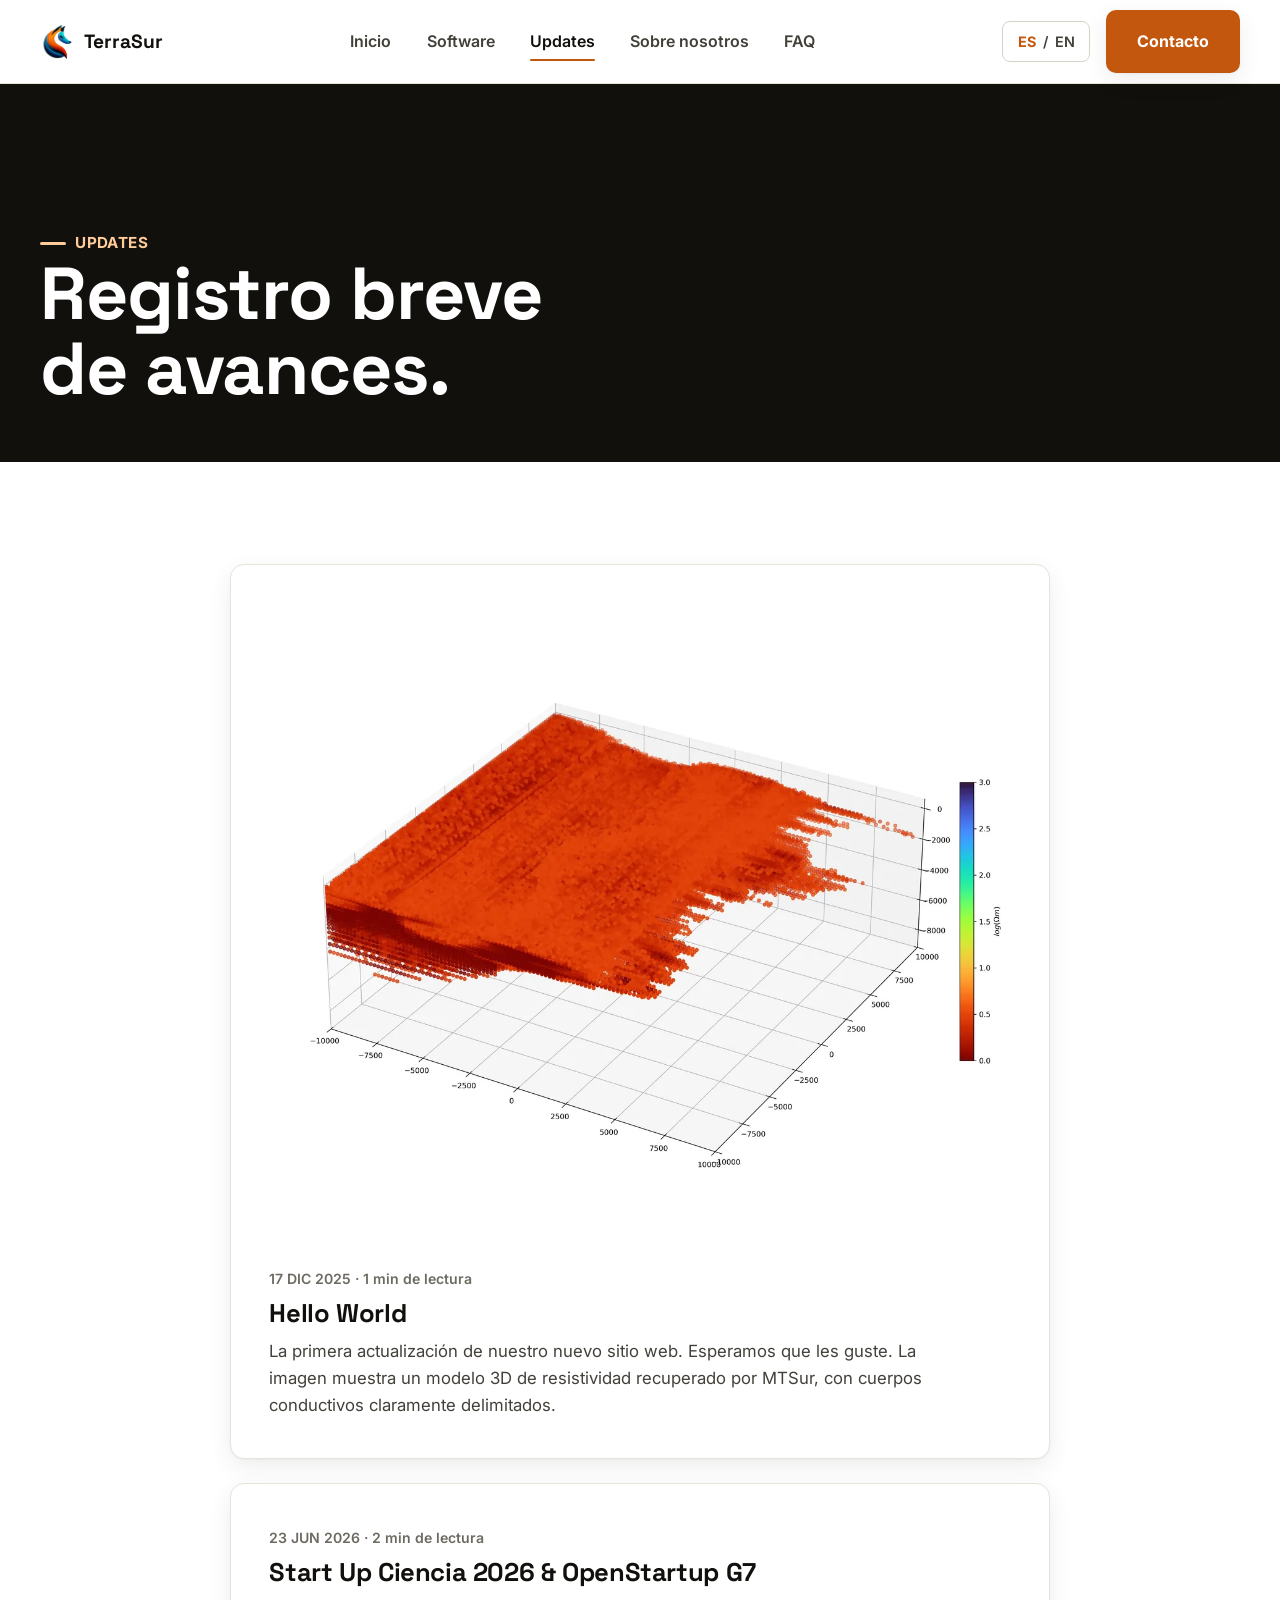
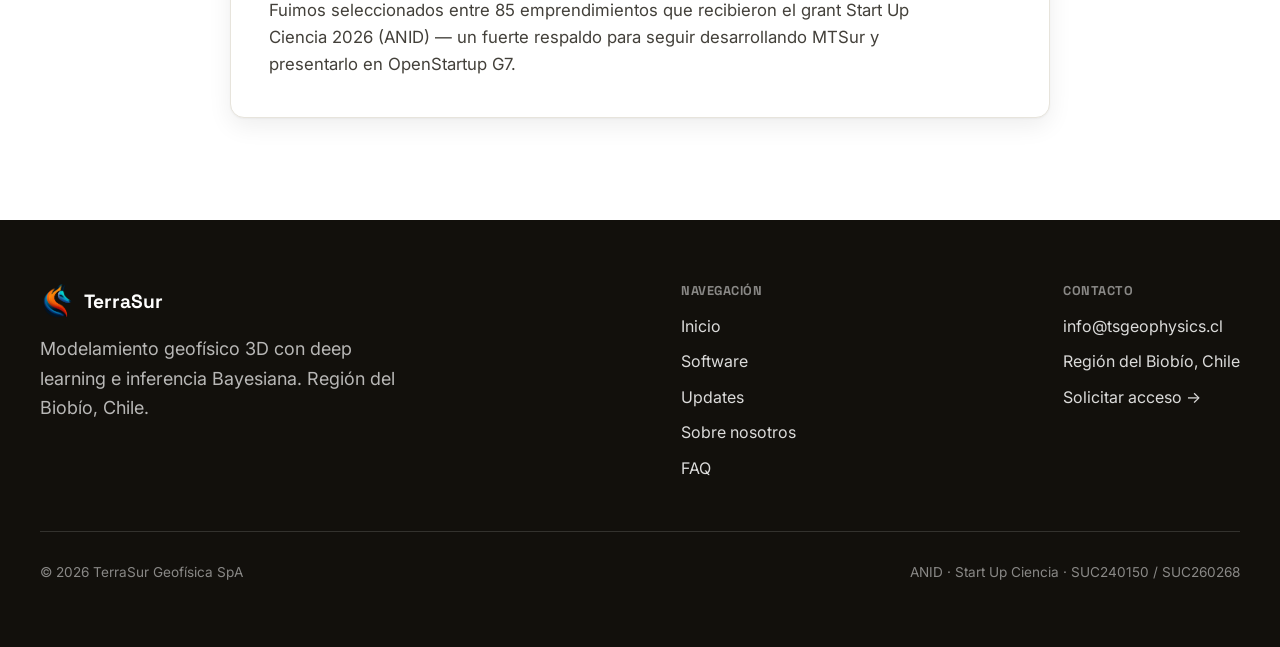
==== actualizaciones.html @ 8d99b19b "Rebuild as a professional multi-page site with real photography Client feedback: single-page format " ====
<!doctype html>
<html lang="es" data-lang="es">
<head>
<script>document.documentElement.classList.add("js");</script>
<meta charset="utf-8">
<meta name="viewport" content="width=device-width, initial-scale=1">
<title>Actualizaciones · TerraSur Geofísica</title>
<meta name="description" content="Novedades de TerraSur Geofísica: reconocimientos, hitos del desarrollo de MTSur y avances del equipo.">
<meta name="theme-color" content="#ffffff">
<meta name="color-scheme" content="light">
<link rel="icon" type="image/svg+xml" href="assets/img/favicon.svg">

<link rel="preconnect" href="https://fonts.googleapis.com">
<link rel="preconnect" href="https://fonts.gstatic.com" crossorigin>
<link rel="stylesheet" href="https://fonts.googleapis.com/css2?family=Space+Grotesk:wght@500;600;700&family=IBM+Plex+Mono:wght@400;500;700&family=Inter:wght@300;400;500;600&display=swap">

<link rel="stylesheet" href="styles.css?v=20260721b">
</head>
<body>

<a class="skip-link" href="#main" data-i18n="es">Saltar al contenido</a>
<a class="skip-link" href="#main" data-i18n="en">Skip to content</a>

<header class="nav">
  <input type="checkbox" id="nav-toggle" class="nav-toggle-input">
  <div class="container nav-inner">
    <a href="index.html" class="brand">
      <img src="assets/img/logo.webp" alt="TerraSur Geofísica" width="34" height="34">
      <span class="brand-word">TerraSur</span>
    </a>

    <nav class="nav-links" aria-label="Navegación principal">
      <a href="index.html" data-i18n="es">Inicio</a>
      <a href="index.html" data-i18n="en">Home</a>
      <a href="software.html">Software</a>
      <a href="actualizaciones.html" class="is-active">Updates</a>
      <a href="sobre-nosotros.html" data-i18n="es">Sobre nosotros</a>
      <a href="sobre-nosotros.html" data-i18n="en">About us</a>
      <a href="faq.html">FAQ</a>
    </nav>

    <div class="nav-right">
      <button class="lang-toggle" data-lang-toggle type="button" aria-label="Cambiar idioma / Switch language">
        <span data-lang-es>ES</span>/<span data-lang-en>EN</span>
      </button>
      <a class="btn btn-primary nav-cta" href="contacto.html">
        <span data-i18n="es">Contacto</span>
        <span data-i18n="en">Contact</span>
      </a>
      <label class="nav-burger" for="nav-toggle" aria-label="Abrir menú">
        <span></span><span></span><span></span>
      </label>
    </div>
  </div>

  <div class="mobile-menu" data-mobile-menu>
    <a href="index.html" data-i18n="es">Inicio</a>
    <a href="index.html" data-i18n="en">Home</a>
    <a href="software.html">Software</a>
    <a href="actualizaciones.html">Updates</a>
    <a href="sobre-nosotros.html" data-i18n="es">Sobre nosotros</a>
    <a href="sobre-nosotros.html" data-i18n="en">About us</a>
    <a href="faq.html">FAQ</a>
    <a class="btn btn-primary" href="contacto.html">
      <span data-i18n="es">Contacto</span>
      <span data-i18n="en">Contact</span>
    </a>
  </div>
</header>

<main id="main">

  <section class="page-hero-compact">
    <div class="container">
      <p class="eyebrow">Updates</p>
      <h1 class="h-display reveal" style="max-width:18ch;">
        <span data-i18n="es">Registro breve de avances.</span>
        <span data-i18n="en">A short log of progress.</span>
      </h1>
    </div>
  </section>

  <section class="section-pad">
    <div class="container">
      <div style="display:flex; flex-direction:column; gap:1.5rem; max-width:820px; margin-inline:auto;">

        <article class="card reveal" style="display:grid; grid-template-columns:1fr; gap:1.5rem;">
          <img src="assets/img/plot3d_conductive.webp" alt="Modelo 3D de resistividad conductiva presentado en el post Hello World" style="border-radius:10px;" loading="lazy" decoding="async">
          <div>
            <span class="post-meta">17 DIC 2025 · <span data-i18n="es">1 min de lectura</span><span data-i18n="en">1 min read</span></span>
            <h2 style="font-size:1.6rem; margin-top:.5rem; margin-bottom:.7rem;">Hello World</h2>
            <p class="body-lg" style="font-size:1.05rem;">
              <span data-i18n="es">La primera actualización de nuestro nuevo sitio web. Esperamos que les guste. La imagen muestra un modelo 3D de resistividad recuperado por MTSur, con cuerpos conductivos claramente delimitados.</span>
              <span data-i18n="en">The first update on our new website. We hope you like it. The image shows a 3D resistivity model recovered by MTSur, with clearly delineated conductive bodies.</span>
            </p>
          </div>
        </article>

        <article class="card reveal">
          <span class="post-meta">23 JUN 2026 · <span data-i18n="es">2 min de lectura</span><span data-i18n="en">2 min read</span></span>
          <h2 style="font-size:1.6rem; margin-top:.5rem; margin-bottom:.7rem;">Start Up Ciencia 2026 &amp; OpenStartup G7</h2>
          <p class="body-lg" style="font-size:1.05rem;">
            <span data-i18n="es">Fuimos seleccionados entre 85 emprendimientos que recibieron el grant Start Up Ciencia 2026 (ANID) — un fuerte respaldo para seguir desarrollando MTSur y presentarlo en OpenStartup G7.</span>
            <span data-i18n="en">We were selected among 85 startups awarded the Start Up Ciencia 2026 grant (ANID) — strong backing to keep developing MTSur and present it at OpenStartup G7.</span>
          </p>
        </article>

      </div>
    </div>
  </section>

</main>

<footer class="footer">
  <div class="container">
    <div class="footer-grid">
      <div class="footer-brand">
        <a href="index.html" class="brand">
          <img src="assets/img/logo.webp" alt="TerraSur Geofísica" width="34" height="34">
          <span class="brand-word">TerraSur</span>
        </a>
        <p>
          <span data-i18n="es">Modelamiento geofísico 3D con deep learning e inferencia Bayesiana. Región del Biobío, Chile.</span>
          <span data-i18n="en">3D geophysical modeling with deep learning and Bayesian inference. Biobío Region, Chile.</span>
        </p>
      </div>
      <div class="footer-col">
        <h4><span data-i18n="es">Navegación</span><span data-i18n="en">Navigation</span></h4>
        <a href="index.html"><span data-i18n="es">Inicio</span><span data-i18n="en">Home</span></a>
        <a href="software.html">Software</a>
        <a href="actualizaciones.html">Updates</a>
        <a href="sobre-nosotros.html"><span data-i18n="es">Sobre nosotros</span><span data-i18n="en">About us</span></a>
        <a href="faq.html">FAQ</a>
      </div>
      <div class="footer-col">
        <h4><span data-i18n="es">Contacto</span><span data-i18n="en">Contact</span></h4>
        <a href="mailto:info@tsgeophysics.cl">info@tsgeophysics.cl</a>
        <p><span data-i18n="es">Región del Biobío, Chile</span><span data-i18n="en">Biobío Region, Chile</span></p>
        <a href="contacto.html"><span data-i18n="es">Solicitar acceso →</span><span data-i18n="en">Request access →</span></a>
      </div>
    </div>
    <div class="footer-bottom">
      <span>© <span data-year>2026</span> TerraSur Geofísica SpA</span>
      <span>ANID · Start Up Ciencia · SUC240150 / SUC260268</span>
    </div>
  </div>
</footer>

<script defer src="lib/manifest.js"></script>
<script defer src="main.js?v=20260721b"></script>

</body>
</html>
---- styles.css ----
/* =============================================================
   TerraSur Geofísica — styles.css
   Professional multi-page corporate style: photographic heroes,
   soft-shadow cards, solid numbered badges, big bold type.
   ============================================================= */

/* =============================================================
   1. Tokens
   ============================================================= */
:root {
  color-scheme: light;
  --bg:        #ffffff;
  --bg-soft:   #f4f5f3;   /* soft section band, like a light grey/warm paper */
  --card-bg:   #ffffff;
  --ink:       #12100c;
  --ink-2:     #43403a;
  --ink-3:     #6d6a62;
  --line:      #e7e4dc;
  --line-strong: #d6d2c6;
  --amber:     #c2570d;
  --amber-2:   #9c4708;
  --amber-soft: #fdf1e6;
  --teal:      #0d7d72;
  --teal-soft: #e6f4f2;
  --shadow: 0 1px 2px rgba(18,16,12,.04), 0 8px 24px rgba(18,16,12,.07);
  --shadow-lg: 0 4px 8px rgba(18,16,12,.05), 0 20px 48px rgba(18,16,12,.12);
  --radius: 14px;

  --display: "Space Grotesk", "Segoe UI", system-ui, sans-serif;
  --mono: "IBM Plex Mono", "Segoe UI", monospace;
  --sans: "Inter", -apple-system, BlinkMacSystemFont, "Segoe UI", system-ui, sans-serif;

  --ease-out:  cubic-bezier(0.16, 1, 0.3, 1);
  --ease-in:   cubic-bezier(0.7, 0, 0.84, 0);

  --nav-h: 84px;
  --container-max: 1320px;
}

/* =============================================================
   2. Reset & base
   ============================================================= */
*, *::before, *::after { box-sizing: border-box; margin: 0; }
html {
  -webkit-text-size-adjust: 100%;
  tab-size: 2;
  overflow-x: clip;
  scroll-behavior: smooth;
}
@media (prefers-reduced-motion: reduce) { html { scroll-behavior: auto; } }
body {
  background: var(--bg);
  color: var(--ink-2);
  font-family: var(--sans);
  font-size: 18px;
  font-weight: 400;
  line-height: 1.62;
  -webkit-font-smoothing: antialiased;
  -moz-osx-font-smoothing: grayscale;
  text-rendering: optimizeLegibility;
  overflow-x: clip;
  overscroll-behavior-y: none;
}
img, svg, video, canvas { display: block; max-width: 100%; }
img { height: auto; }
button { font: inherit; color: inherit; cursor: pointer; border: 0; background: none; }
a { color: inherit; text-decoration: none; }
p { text-wrap: pretty; }
h1, h2, h3, h4 {
  font-family: var(--display);
  color: var(--ink);
  text-wrap: balance;
  line-height: 1.04;
  letter-spacing: -0.015em;
  font-weight: 700;
}
em { font-style: normal; color: var(--amber); }
ul, ol { list-style: none; padding: 0; }
::selection { background: var(--amber); color: #fff; }
:focus-visible { outline: 3px solid var(--amber); outline-offset: 3px; }

@view-transition { navigation: auto; }
::view-transition-old(root), ::view-transition-new(root) {
  animation-duration: .45s; animation-timing-function: cubic-bezier(0.16,1,0.3,1);
}
::view-transition-old(root) { animation-name: fadeOutUp; }
::view-transition-new(root) { animation-name: fadeInUp; }
@keyframes fadeOutUp { to { opacity: 0; transform: translateY(-10px); } }
@keyframes fadeInUp { from { opacity: 0; transform: translateY(10px); } }

/* =============================================================
   3. Utilities
   ============================================================= */
.skip-link {
  position: fixed; top: -100px; left: 1rem; z-index: 9999;
  padding: .8rem 1.2rem; border-radius: 8px;
  background: var(--amber); color: #fff;
  font-weight: 700; transition: top .25s var(--ease-out);
}
.skip-link:focus { top: 1rem; }

.container { max-width: var(--container-max); margin-inline: auto; padding-inline: clamp(1.25rem, 4vw, 2.5rem); }
.container-narrow { max-width: 880px; margin-inline: auto; padding-inline: clamp(1.25rem, 4vw, 2.5rem); }
.sr-only { position: absolute; width: 1px; height: 1px; padding: 0; margin: -1px; overflow: hidden; clip: rect(0,0,0,0); white-space: nowrap; border: 0; }

.eyebrow {
  font-size: .95rem; font-weight: 700; letter-spacing: .03em; text-transform: uppercase;
  color: var(--amber);
  display: inline-flex; align-items: center; gap: .6em;
}
.eyebrow::before { content: ""; width: 26px; height: 3px; background: var(--amber); display: inline-block; border-radius: 2px; }

/* Solid numbered badge — the section identifier, replacing tiny mono labels */
.step-num {
  display: inline-flex; align-items: center; justify-content: center;
  width: 52px; height: 52px; border-radius: 50%;
  background: var(--ink); color: #fff;
  font-family: var(--display); font-weight: 700; font-size: 1.25rem;
  flex-shrink: 0;
}
.step-num.is-amber { background: var(--amber); }
.step-num.is-teal { background: var(--teal); }

[data-i18n="en"] { display: none; }
html[data-lang="en"] [data-i18n="es"] { display: none; }
html[data-lang="en"] [data-i18n="en"] { display: revert; }

/* =============================================================
   4. Typography
   ============================================================= */
.h-display { font-size: clamp(2.6rem, 6vw, 4.6rem); line-height: 1.02; }
.h-section { font-size: clamp(2rem, 3.6vw, 2.9rem); max-width: 22ch; }
.body-lg { font-size: clamp(1.1rem, 1.6vw, 1.3rem); font-weight: 400; color: var(--ink-2); max-width: 60ch; }
.mono-tag { font-family: var(--mono); font-size: .85rem; font-weight: 500; color: var(--ink-3); letter-spacing: .03em; }

/* =============================================================
   5. Components
   ============================================================= */

/* --- Buttons --- */
.btn {
  display: inline-flex; align-items: center; gap: .6em;
  padding: 1.05rem 1.8rem; border-radius: 10px;
  font-weight: 700; font-size: 1rem;
  border: 2px solid transparent;
  transition: background .2s var(--ease-out), color .2s var(--ease-out), border-color .2s var(--ease-out), transform .2s var(--ease-out), box-shadow .2s var(--ease-out);
  white-space: nowrap;
}
.btn-primary { background: var(--amber); color: #fff; box-shadow: var(--shadow); }
.btn-primary:hover { background: var(--amber-2); transform: translateY(-2px); box-shadow: var(--shadow-lg); }
.btn-ghost { background: #fff; color: var(--ink); border-color: var(--line-strong); }
.btn-ghost:hover { border-color: var(--ink); transform: translateY(-2px); }
.btn-ghost.on-dark { background: rgba(255,255,255,.08); color: #fff; border-color: rgba(255,255,255,.5); }
.btn-ghost.on-dark:hover { background: rgba(255,255,255,.16); border-color: #fff; }

/* --- Nav --- */
.nav {
  position: sticky; top: 0; z-index: 100;
  height: var(--nav-h);
  display: flex; align-items: center;
  background: rgba(255,255,255,.92);
  border-bottom: 1px solid var(--line);
  backdrop-filter: blur(14px) saturate(140%);
  -webkit-backdrop-filter: blur(14px) saturate(140%);
}
@supports not (backdrop-filter: blur(1px)) { .nav { background: rgba(255,255,255,.98); } }
.nav-inner { display: flex; align-items: center; justify-content: space-between; width: 100%; gap: 1.5rem; }
.brand { display: flex; align-items: center; gap: .65rem; }
.brand img { height: 34px; width: auto; }
.brand-word { font-family: var(--display); font-weight: 700; font-size: 1.2rem; color: var(--ink); }
.nav-links { display: none; align-items: center; gap: 2.2rem; }
.nav-links a { font-weight: 600; font-size: 1rem; color: var(--ink-2); position: relative; padding-block: .3rem; }
.nav-links a.is-active { color: var(--ink); }
.nav-links a::after { content: ""; position: absolute; left: 0; right: 100%; bottom: -2px; height: 2px; background: var(--amber); transition: right .3s var(--ease-out); border-radius: 2px; }
.nav-links a:hover::after, .nav-links a:focus-visible::after, .nav-links a.is-active::after { right: 0; }
.nav-right { display: flex; align-items: center; gap: 1rem; }
.lang-toggle { font-weight: 600; font-size: .9rem; color: var(--ink-2); border: 1px solid var(--line-strong); border-radius: 8px; padding: .5rem .8rem; display: flex; gap: .35rem; }
.lang-toggle span { padding-inline: .1rem; }
.lang-toggle .is-active { color: var(--amber); font-weight: 700; }
.nav-cta { display: none; }
.nav-toggle-input { position: absolute; width: 1px; height: 1px; opacity: 0; pointer-events: none; }
.nav-burger { display: flex; flex-direction: column; gap: 5px; width: 26px; cursor: pointer; }
.nav-burger span { height: 2px; width: 100%; background: var(--ink); transition: transform .25s var(--ease-out), opacity .2s; }
.nav-toggle-input:checked ~ .container .nav-burger span:nth-child(1) { transform: translateY(7px) rotate(45deg); }
.nav-toggle-input:checked ~ .container .nav-burger span:nth-child(2) { opacity: 0; }
.nav-toggle-input:checked ~ .container .nav-burger span:nth-child(3) { transform: translateY(-7px) rotate(-45deg); }

.mobile-menu {
  position: fixed; inset: var(--nav-h) 0 0 0; z-index: 90;
  background: var(--bg); padding: 1.5rem clamp(1.25rem, 4vw, 2.5rem);
  transform: translateY(-8px); opacity: 0; pointer-events: none;
  transition: opacity .25s var(--ease-out), transform .25s var(--ease-out);
  border-top: 1px solid var(--line); overflow-y: auto;
}
.nav-toggle-input:checked ~ .mobile-menu { opacity: 1; transform: translateY(0); pointer-events: auto; }
.mobile-menu a { display: block; padding: 1.1rem 0; border-bottom: 1px solid var(--line); font-family: var(--display); font-weight: 700; font-size: 1.35rem; color: var(--ink); }
.mobile-menu .btn { margin-top: 1.5rem; width: 100%; justify-content: center; }

/* --- Cards --- */
.card {
  background: var(--card-bg); border: 1px solid var(--line); border-radius: var(--radius);
  box-shadow: var(--shadow); padding: clamp(1.6rem, 3vw, 2.4rem);
}
.card-icon {
  width: 52px; height: 52px; border-radius: 12px;
  display: flex; align-items: center; justify-content: center;
  background: var(--amber-soft); color: var(--amber); margin-bottom: 1.2rem;
}
.card-icon.is-teal { background: var(--teal-soft); color: var(--teal); }

.grid-2 { display: grid; grid-template-columns: 1fr; gap: 1.5rem; }
.grid-3 { display: grid; grid-template-columns: 1fr; gap: 1.5rem; }
.grid-4 { display: grid; grid-template-columns: repeat(2,1fr); gap: 1.25rem; }
@media (min-width: 640px) { .grid-4 { grid-template-columns: repeat(2,1fr); } }
@media (min-width: 720px) { .grid-2 { grid-template-columns: repeat(2,1fr); } .grid-3 { grid-template-columns: repeat(3,1fr); } }
@media (min-width: 960px) { .grid-4 { grid-template-columns: repeat(4,1fr); } }

.step-card { display: flex; gap: 1.2rem; }
.step-card-body h3 { font-size: 1.3rem; margin-bottom: .5rem; }
.step-card-body p { color: var(--ink-2); }

/* --- Spec sheet --- */
.spec-row { display: flex; justify-content: space-between; gap: 1rem; padding: 1.1rem 0; border-bottom: 1px solid var(--line); }
.spec-row dt { color: var(--ink-3); font-weight: 500; }
.spec-row dd { color: var(--ink); text-align: right; font-weight: 700; font-family: var(--mono); font-size: .98rem; }
.spec-row dd em { color: var(--teal); }

/* --- Team --- */
.team-card { display: flex; flex-direction: column; gap: 1rem; }
.team-photo {
  width: 76px; height: 76px; border-radius: 50%;
  display: flex; align-items: center; justify-content: center;
  font-family: var(--display); font-weight: 700; font-size: 1.3rem; color: #fff;
  background: linear-gradient(135deg, var(--amber), var(--amber-2));
}
.team-name { font-family: var(--display); font-size: 1.2rem; font-weight: 700; color: var(--ink); }
.team-role { font-weight: 700; font-size: .88rem; color: var(--amber); letter-spacing: .03em; text-transform: uppercase; }
.team-spec { font-size: .98rem; color: var(--ink-3); }

/* --- FAQ --- */
.faq-item { border-bottom: 1px solid var(--line); }
.faq-q { width: 100%; display: flex; justify-content: space-between; align-items: center; gap: 1rem; padding: 1.7rem 0; text-align: left; font-family: var(--display); font-weight: 700; font-size: clamp(1.15rem, 2.2vw, 1.4rem); color: var(--ink); }
.faq-q .plus { font-size: 1.6rem; color: var(--amber); transition: transform .3s var(--ease-out); flex-shrink: 0; font-weight: 400; }
.faq-item.is-open .faq-q .plus { transform: rotate(45deg); }
html.js .faq-a { max-height: 0; overflow: hidden; transition: max-height .35s var(--ease-out); }
.faq-a-inner { padding-bottom: 1.7rem; max-width: 68ch; color: var(--ink-2); font-size: 1.05rem; }
html.js .faq-item.is-open .faq-a { max-height: 500px; }

/* --- Form --- */
.field { display: flex; flex-direction: column; gap: .5rem; margin-bottom: 1.3rem; }
.field label { font-weight: 700; font-size: .9rem; color: var(--ink); }
.field input, .field select, .field textarea {
  background: #fff; border: 2px solid var(--line-strong); border-radius: 10px;
  color: var(--ink); padding: .9rem 1rem; font-family: var(--sans); font-size: 1rem;
  transition: border-color .2s var(--ease-out);
}
.field input:focus, .field select:focus, .field textarea:focus { border-color: var(--amber); outline: none; }
.field textarea { resize: vertical; min-height: 130px; }
.form-row { display: grid; gap: 0 1.4rem; grid-template-columns: 1fr; }
@media (min-width: 720px) { .form-row-2 { grid-template-columns: 1fr 1fr; } }
.form-note { font-size: .9rem; color: var(--ink-3); margin-top: .8rem; }
.form-success { display: none; font-weight: 700; color: var(--teal); padding: 1rem 1.2rem; border: 2px solid var(--teal); border-radius: 10px; margin-top: 1rem; background: var(--teal-soft); }
.form-success.is-visible { display: block; }

/* =============================================================
   6. Sections
   ============================================================= */
section { position: relative; background: var(--bg); }
.band { background: var(--bg-soft); }
.section-pad { padding-block: clamp(4rem, 8vw, 6.5rem); }
.section-head { margin-bottom: clamp(2.2rem, 5vw, 3.5rem); }
.section-head .eyebrow { margin-bottom: 1rem; }
.section-head h2 { margin-top: .3rem; }

/* --- Page hero (photographic, with dark scrim for legibility) --- */
.page-hero {
  position: relative;
  min-height: 78vh;
  display: flex; align-items: flex-end;
  padding-top: var(--nav-h);
  overflow: hidden;
  color: #fff;
}
.page-hero.is-tall { min-height: 100vh; min-height: 100svh; align-items: center; }
.page-hero-bg { position: absolute; inset: 0; z-index: 0; }
.page-hero-bg img { width: 100%; height: 100%; object-fit: cover; }
.page-hero-scrim {
  position: absolute; inset: 0; z-index: 1;
  background: linear-gradient(180deg, rgba(10,10,10,.35) 0%, rgba(10,10,10,.55) 55%, rgba(10,10,10,.85) 100%);
}
.page-hero-inner { position: relative; z-index: 2; padding-block: clamp(2.5rem, 6vw, 4.5rem); width: 100%; }
.page-hero .eyebrow { color: #ffcb9a; }
.page-hero .eyebrow::before { background: #ffcb9a; }
.page-hero h1 { color: #fff; }
.page-hero .body-lg { color: rgba(255,255,255,.88); }

/* Compact hero for inner pages (no full-bleed photo needed everywhere) */
.page-hero-compact {
  background: var(--ink); color: #fff;
  padding-top: calc(var(--nav-h) + 3.5rem); padding-bottom: 3.5rem;
}
.page-hero-compact .eyebrow { color: #ffcb9a; }
.page-hero-compact .eyebrow::before { background: #ffcb9a; }
.page-hero-compact h1 { color: #fff; }
.page-hero-compact .body-lg { color: rgba(255,255,255,.82); }

.stat-strip { display: grid; grid-template-columns: repeat(2,1fr); gap: 1px; background: var(--line); border: 1px solid var(--line); border-radius: var(--radius); overflow: hidden; margin-top: 2.5rem; }
@media (min-width: 720px) { .stat-strip { grid-template-columns: repeat(4,1fr); } }
.stat-tile { background: #fff; padding: 1.3rem 1.4rem; }
.stat-tile .val { font-family: var(--display); font-size: clamp(1.6rem, 3vw, 2.1rem); font-weight: 700; color: var(--amber); display: block; }
.stat-tile .lbl { font-size: .85rem; font-weight: 600; color: var(--ink-3); }

/* --- Trust strip (ANID, honest — no fabricated client logos) --- */
.trust-strip { border-block: 1px solid var(--line); padding-block: 2.2rem; }
.trust-strip-inner { display: flex; flex-wrap: wrap; align-items: center; gap: 1.5rem 2.5rem; }
.trust-label { font-size: .88rem; font-weight: 700; color: var(--ink-3); text-transform: uppercase; letter-spacing: .03em; }
.trust-badge { display: flex; align-items: center; gap: .7rem; font-family: var(--display); font-weight: 700; font-size: 1.1rem; color: var(--ink); }
.trust-badge .dot { width: 10px; height: 10px; border-radius: 50%; background: var(--amber); }

/* --- Roadmap --- */
.roadmap-box { border: 2px solid var(--teal); border-radius: var(--radius); padding: clamp(1.8rem, 4vw, 2.6rem); position: relative; background: var(--teal-soft); }
.roadmap-badge { display: inline-block; background: var(--teal); color: #fff; font-weight: 700; font-size: .78rem; letter-spacing: .04em; padding: .35rem .8rem; border-radius: 999px; margin-bottom: 1rem; }

/* --- Post card --- */
.post-card { display: flex; flex-direction: column; gap: .9rem; }
.post-meta { font-size: .88rem; font-weight: 600; color: var(--ink-3); }
.post-card h3 { font-size: 1.35rem; }

/* --- Contact --- */
.contact-direct a { font-weight: 700; color: var(--teal); border-bottom: 2px solid transparent; transition: border-color .2s var(--ease-out); }
.contact-direct a:hover { border-color: var(--teal); }

/* --- Footer --- */
.footer { background: var(--ink); color: rgba(255,255,255,.7); padding-block: clamp(3rem, 6vw, 4rem); }
.footer .brand-word { color: #fff; }
.footer-grid { display: flex; flex-wrap: wrap; justify-content: space-between; gap: 2.5rem; padding-bottom: 2.5rem; border-bottom: 1px solid rgba(255,255,255,.14); }
.footer-brand { max-width: 34ch; }
.footer-brand .brand { margin-bottom: 1rem; }
.footer-col h4 { font-size: .8rem; font-weight: 700; color: rgba(255,255,255,.5); letter-spacing: .04em; text-transform: uppercase; margin-bottom: 1rem; }
.footer-col a, .footer-col p { display: block; font-size: 1rem; color: rgba(255,255,255,.85); margin-bottom: .6rem; }
.footer-col a:hover { color: #ffcb9a; }
.footer-bottom { margin-top: 1.8rem; display: flex; justify-content: space-between; flex-wrap: wrap; gap: 1rem; font-size: .85rem; color: rgba(255,255,255,.5); }

/* =============================================================
   7. Effects
   ============================================================= */
html.js .reveal { opacity: 0; transform: translateY(24px); transition: opacity .6s var(--ease-out), transform .6s var(--ease-out); }
html.js .reveal.is-visible { opacity: 1; transform: none; }
html.js .reveal[data-split] { opacity: 1; transform: none; }

/* =============================================================
   8. Responsive
   ============================================================= */
@media (min-width: 720px) { .nav-cta { display: inline-flex; } }
@media (min-width: 960px) { .nav-links { display: flex; } .nav-burger, .mobile-menu { display: none; } }
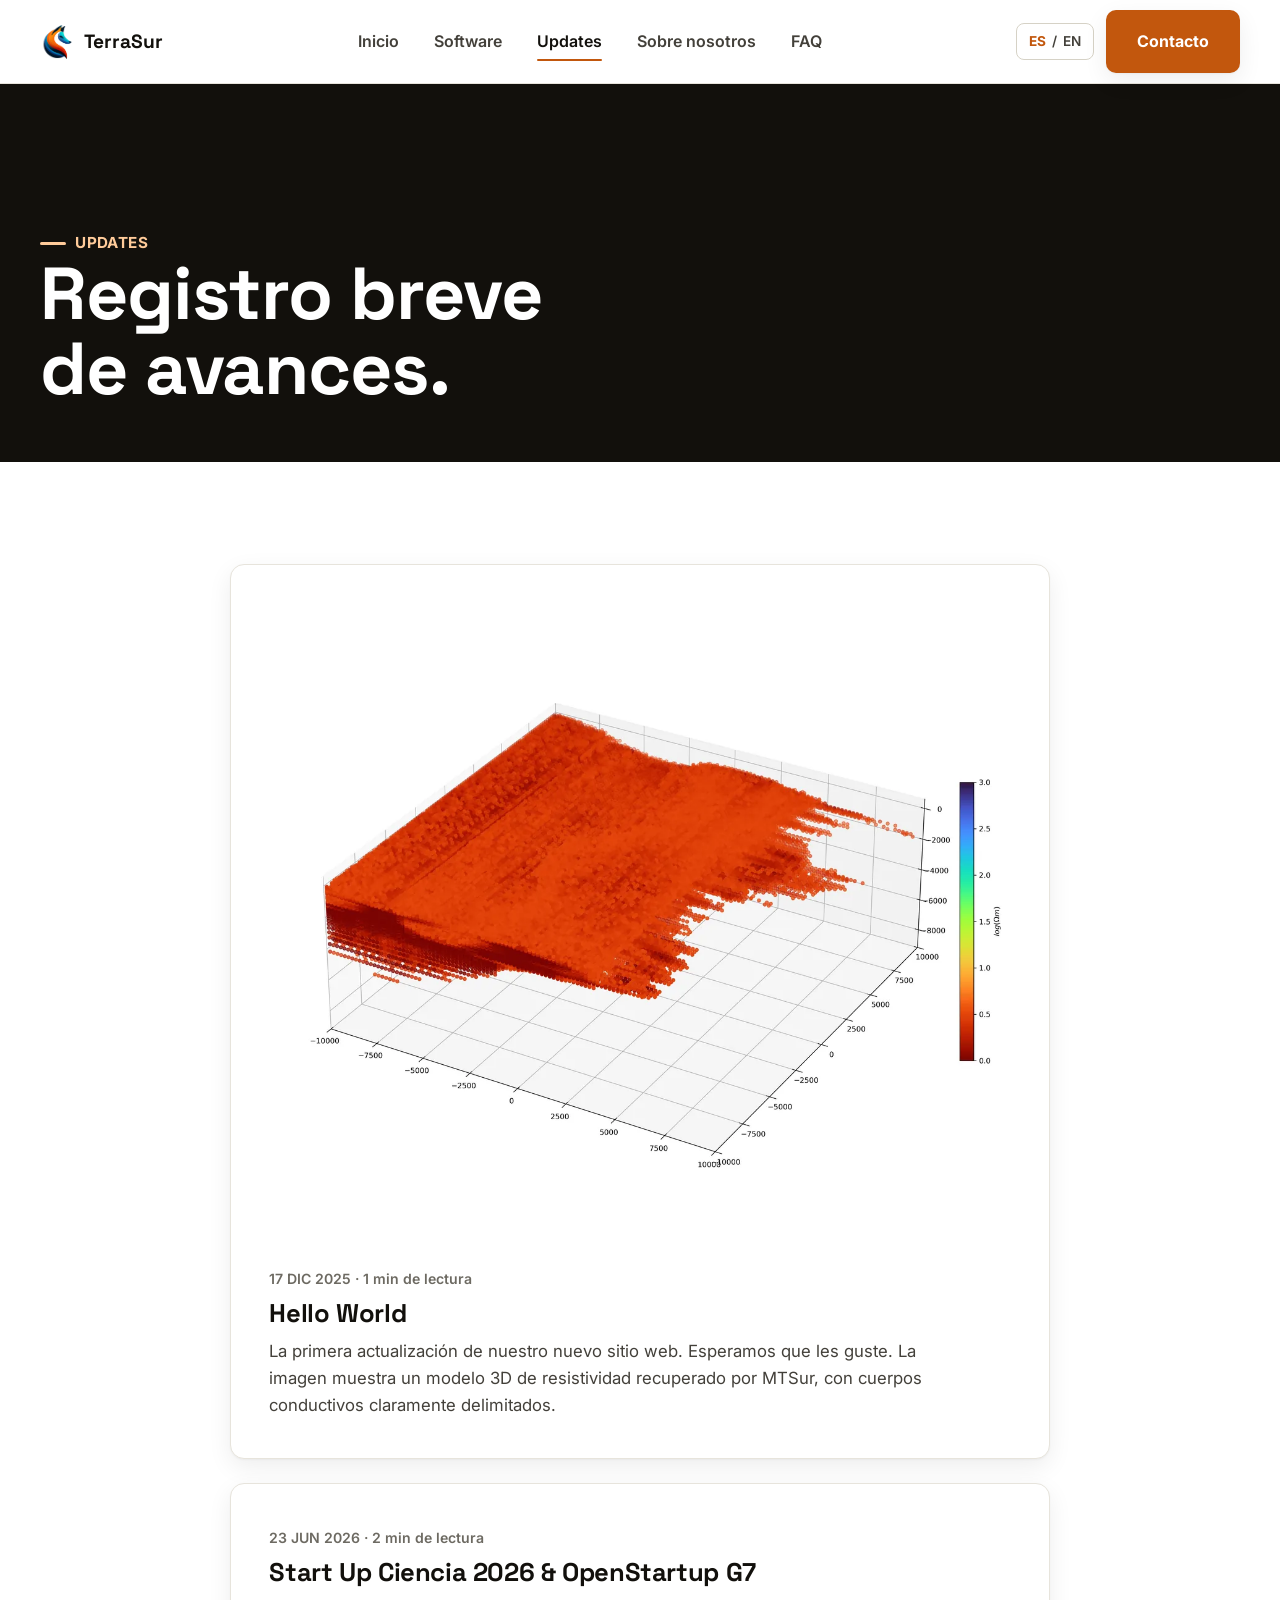
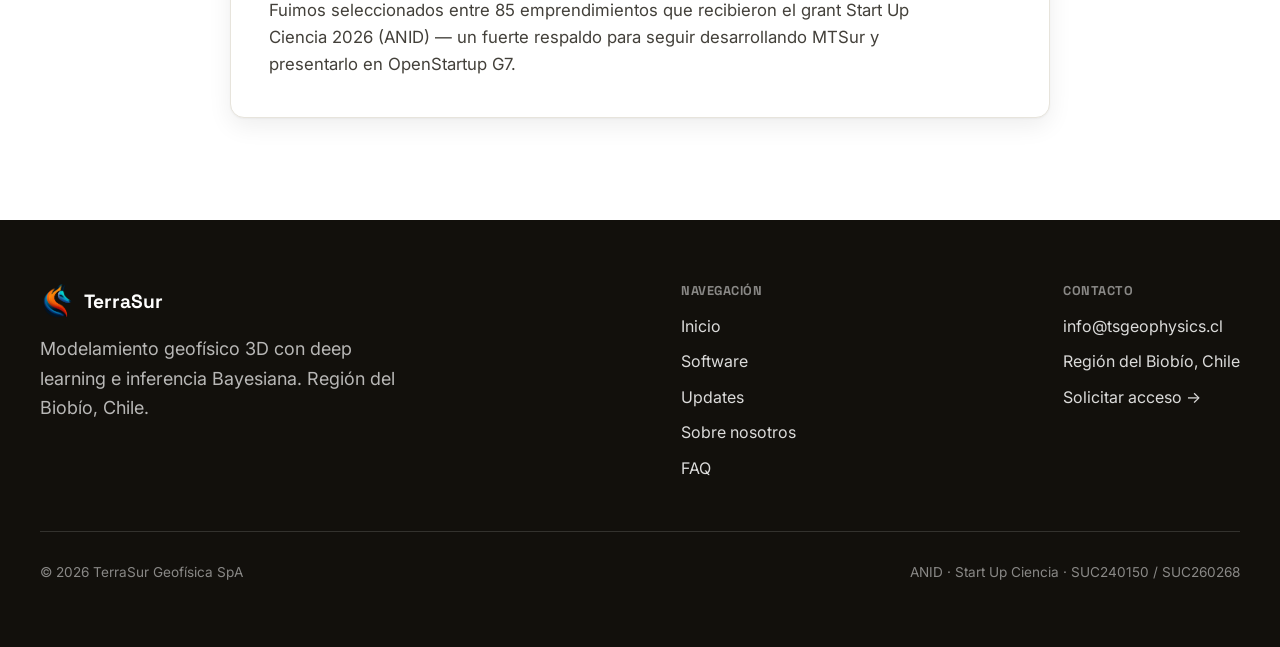
==== commit d9711dda: "Fix mobile hamburger menu not appearing/working - Prevented nav-right (lang toggle + brand + burger)" ====
--- a/actualizaciones.html
+++ b/actualizaciones.html
@@ -14,7 +14,7 @@
 <link rel="preconnect" href="https://fonts.gstatic.com" crossorigin>
 <link rel="stylesheet" href="https://fonts.googleapis.com/css2?family=Space+Grotesk:wght@500;600;700&family=IBM+Plex+Mono:wght@400;500;700&family=Inter:wght@300;400;500;600&display=swap">
 
-<link rel="stylesheet" href="styles.css?v=20260721b">
+<link rel="stylesheet" href="styles.css?v=20260721c">
 </head>
 <body>
 
@@ -147,7 +147,7 @@
 </footer>
 
 <script defer src="lib/manifest.js"></script>
-<script defer src="main.js?v=20260721b"></script>
+<script defer src="main.js?v=20260721c"></script>
 
 </body>
 </html>
--- a/styles.css
+++ b/styles.css
@@ -164,26 +164,33 @@
   -webkit-backdrop-filter: blur(14px) saturate(140%);
 }
 @supports not (backdrop-filter: blur(1px)) { .nav { background: rgba(255,255,255,.98); } }
-.nav-inner { display: flex; align-items: center; justify-content: space-between; width: 100%; gap: 1.5rem; }
-.brand { display: flex; align-items: center; gap: .65rem; }
-.brand img { height: 34px; width: auto; }
-.brand-word { font-family: var(--display); font-weight: 700; font-size: 1.2rem; color: var(--ink); }
+.nav-inner { display: flex; align-items: center; justify-content: space-between; width: 100%; gap: 1rem; flex-wrap: nowrap; }
+.brand { display: flex; align-items: center; gap: .65rem; min-width: 0; flex-shrink: 1; }
+.brand img { height: 34px; width: auto; flex-shrink: 0; }
+.brand-word { font-family: var(--display); font-weight: 700; font-size: 1.2rem; color: var(--ink); white-space: nowrap; }
 .nav-links { display: none; align-items: center; gap: 2.2rem; }
 .nav-links a { font-weight: 600; font-size: 1rem; color: var(--ink-2); position: relative; padding-block: .3rem; }
 .nav-links a.is-active { color: var(--ink); }
 .nav-links a::after { content: ""; position: absolute; left: 0; right: 100%; bottom: -2px; height: 2px; background: var(--amber); transition: right .3s var(--ease-out); border-radius: 2px; }
 .nav-links a:hover::after, .nav-links a:focus-visible::after, .nav-links a.is-active::after { right: 0; }
-.nav-right { display: flex; align-items: center; gap: 1rem; }
-.lang-toggle { font-weight: 600; font-size: .9rem; color: var(--ink-2); border: 1px solid var(--line-strong); border-radius: 8px; padding: .5rem .8rem; display: flex; gap: .35rem; }
+.nav-right { display: flex; align-items: center; gap: .8rem; flex-shrink: 0; }
+.lang-toggle { font-weight: 600; font-size: .85rem; color: var(--ink-2); border: 1px solid var(--line-strong); border-radius: 8px; padding: .4rem .6rem; display: flex; gap: .3rem; flex-shrink: 0; }
 .lang-toggle span { padding-inline: .1rem; }
 .lang-toggle .is-active { color: var(--amber); font-weight: 700; }
 .nav-cta { display: none; }
 .nav-toggle-input { position: absolute; width: 1px; height: 1px; opacity: 0; pointer-events: none; }
-.nav-burger { display: flex; flex-direction: column; gap: 5px; width: 26px; cursor: pointer; }
-.nav-burger span { height: 2px; width: 100%; background: var(--ink); transition: transform .25s var(--ease-out), opacity .2s; }
-.nav-toggle-input:checked ~ .container .nav-burger span:nth-child(1) { transform: translateY(7px) rotate(45deg); }
-.nav-toggle-input:checked ~ .container .nav-burger span:nth-child(2) { opacity: 0; }
-.nav-toggle-input:checked ~ .container .nav-burger span:nth-child(3) { transform: translateY(-7px) rotate(-45deg); }
+.nav-burger {
+  display: flex; flex-direction: column; justify-content: center; align-items: center; gap: 5px;
+  width: 32px; height: 32px;
+  flex-shrink: 0; cursor: pointer; box-sizing: border-box;
+}
+.nav-burger span { height: 2px; width: 24px; background: var(--ink); transition: transform .25s var(--ease-out), opacity .2s; flex-shrink: 0; }
+.nav-toggle-input:checked ~ .container .nav-burger span:nth-child(1),
+.nav-burger.is-open span:nth-child(1) { transform: translateY(7px) rotate(45deg); }
+.nav-toggle-input:checked ~ .container .nav-burger span:nth-child(2),
+.nav-burger.is-open span:nth-child(2) { opacity: 0; }
+.nav-toggle-input:checked ~ .container .nav-burger span:nth-child(3),
+.nav-burger.is-open span:nth-child(3) { transform: translateY(-7px) rotate(-45deg); }
 
 .mobile-menu {
   position: fixed; inset: var(--nav-h) 0 0 0; z-index: 90;
@@ -192,7 +199,12 @@
   transition: opacity .25s var(--ease-out), transform .25s var(--ease-out);
   border-top: 1px solid var(--line); overflow-y: auto;
 }
-.nav-toggle-input:checked ~ .mobile-menu { opacity: 1; transform: translateY(0); pointer-events: auto; }
+.nav-toggle-input:checked ~ .mobile-menu,
+.mobile-menu.is-open { opacity: 1; transform: translateY(0); pointer-events: auto; }
+
+@media (max-width: 400px) {
+  .brand-word { display: none; }
+}
 .mobile-menu a { display: block; padding: 1.1rem 0; border-bottom: 1px solid var(--line); font-family: var(--display); font-weight: 700; font-size: 1.35rem; color: var(--ink); }
 .mobile-menu .btn { margin-top: 1.5rem; width: 100%; justify-content: center; }
 
